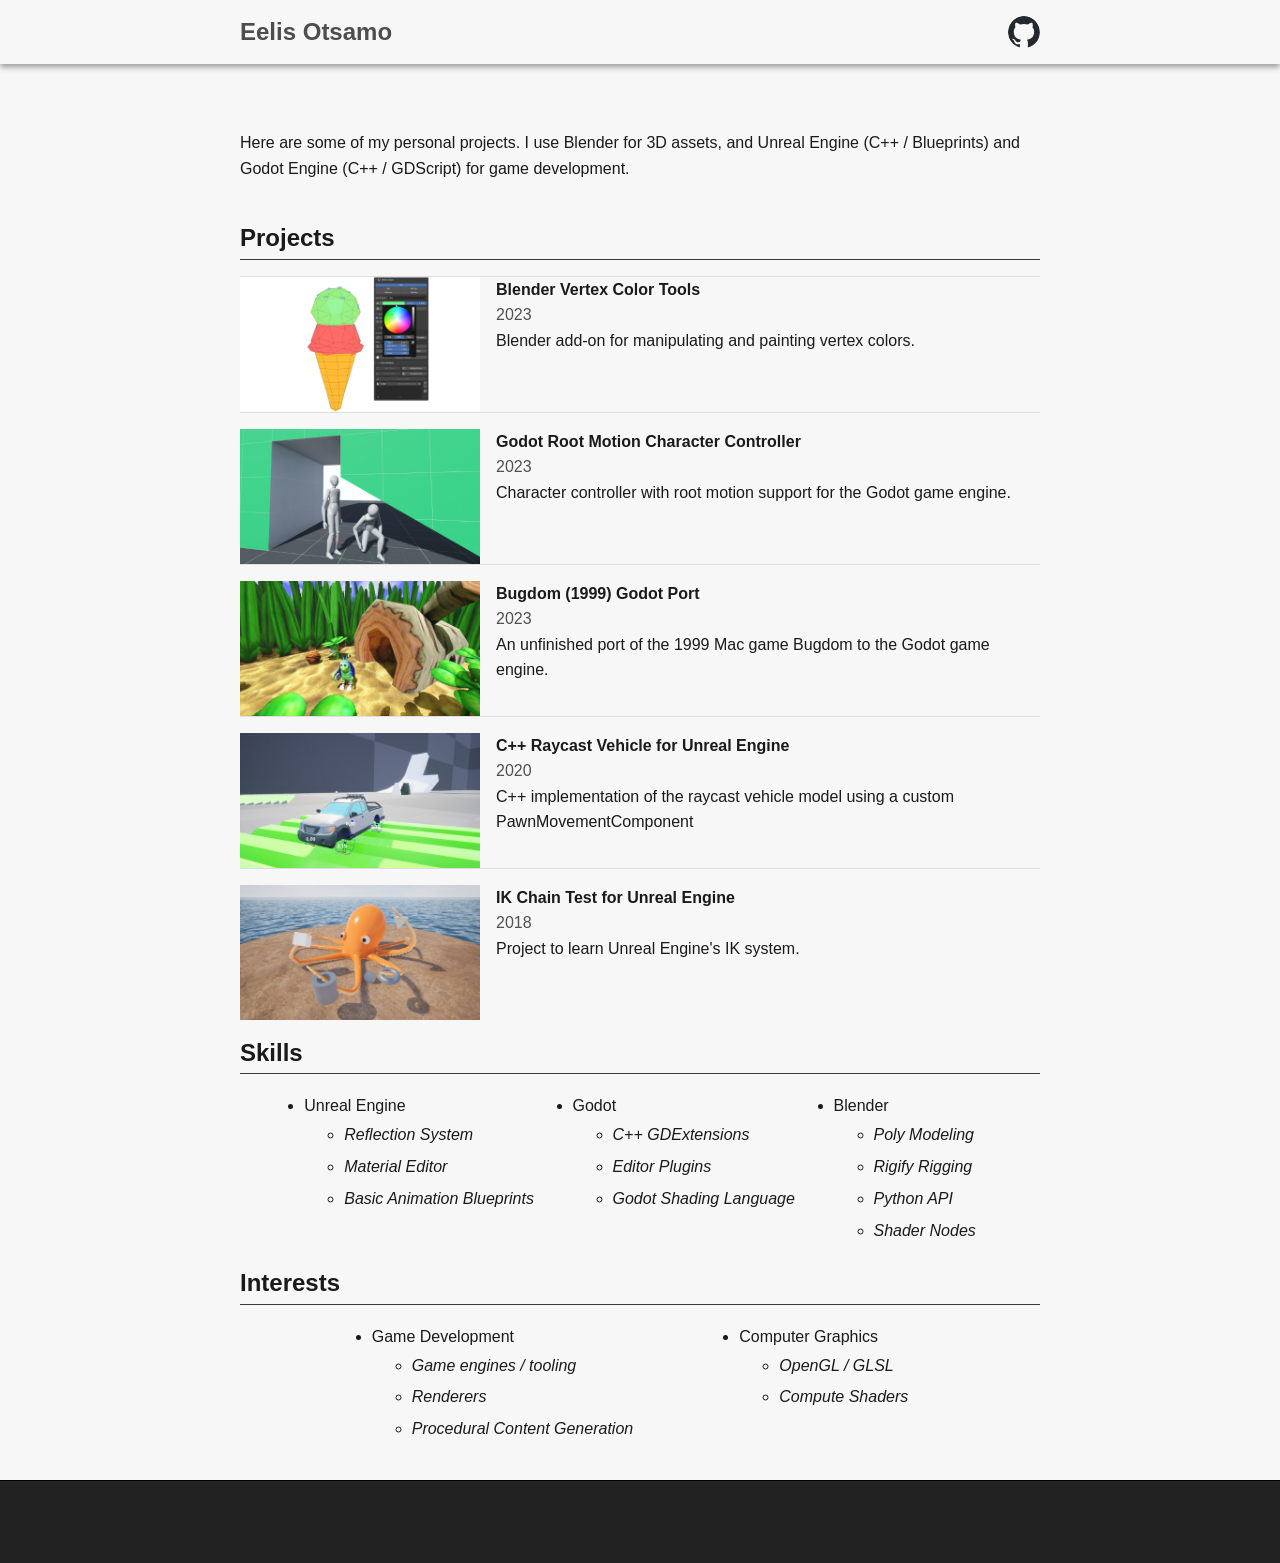
==== index.html @ a4297bf7 "Initial commit" ====
<html>
<head>
	<meta charset="UTF-8">
	<meta name="viewport" content="width=device-width, initial-scale=1.0">
	<link rel="stylesheet" href="css/style.css">
	<title>Eelis Otsamo</title>
	<script type="text/javascript" src="js/index.js"></script>
</head>

<body>
	<header>
		<nav class="top-navbar">
			<div class="top-navbar-content">
				<div>
					<h1><a href="/">Eelis Otsamo</a></h1>
				</div>
				<a class="site-icon" href="https://github.com/EelisOtsamo"><img src="images/github-mark.svg" alt="Github link"/></a>
			</div>
		</nav>
	</header>	<main class="main-container">
		<article>
			<p>
				Here are some of my personal projects. I use Blender for 3D assets,	and Unreal Engine (C++ / Blueprints) and Godot Engine (C++ / GDScript) for game development.
			</p>
			<section class="projects">
				<h2>Projects</h2>
				<div class="line"></div>
				<ul>
					<li>
						<a class="project-link" href=vertex_color_tools.html>
							<img class="project-thumb" src=images/vertex_color_tools/thumb_wide.jpg alt="thumbnail"/>
							<div class="project-info">
								<h4>Blender Vertex Color Tools</h4>
								<div class="date">2023</div>
								<p>Blender add-on for manipulating and painting vertex colors.</p>
							</div>
						</a>
					</li>
					<li>
						<a class="project-link" href=root_motion.html>
							<img class="project-thumb" src=images/root_motion/thumb_wide.jpg alt="thumbnail"/>
							<div class="project-info">
								<h4>Godot Root Motion Character Controller</h4>
								<div class="date">2023</div>
								<p>Character controller with root motion support for the Godot game engine.</p>
							</div>
						</a>
					</li>
					<li>
						<a class="project-link" href=bugdom_godot.html>
							<img class="project-thumb" src=images/bugdom_godot/thumb_wide.jpg alt="thumbnail"/>
							<div class="project-info">
								<h4>Bugdom (1999) Godot Port</h4>
								<div class="date">2023</div>
								<p>An unfinished port of the 1999 Mac game Bugdom to the Godot game engine.</p>
							</div>
						</a>
					</li>
					<li>
						<a class="project-link" href=raycast_vehicle.html>
							<img class="project-thumb" src=images/raycast_vehicle/thumb_wide.jpg alt="thumbnail"/>
							<div class="project-info">
								<h4>C++ Raycast Vehicle for Unreal Engine</h4>
								<div class="date">2020</div>
								<p>C++ implementation of the raycast vehicle model using a custom
												PawnMovementComponent</p>
							</div>
						</a>
					</li>
					<li>
						<a class="project-link" href=inverse_kinematics.html>
							<img class="project-thumb" src=images/inverse_kinematics/thumb_wide.jpg alt="thumbnail"/>
							<div class="project-info">
								<h4>IK Chain Test for Unreal Engine</h4>
								<div class="date">2018</div>
								<p>Project to learn Unreal Engine&#x27;s IK system.</p>
							</div>
						</a>
					</li>
				</ul>
			</section>
			<section>
				<h2>Skills</h2>
				<div class="line"></div>
				<ul class="list-wrapped">
					<li>
						Unreal Engine
						<ul>
							<li>Reflection System</li>
							<li>Material Editor</li>
							<li>Basic Animation Blueprints</li>
						</ul>
					</li>
					<li>
						Godot
						<ul>
							<li>C++ GDExtensions</li>
							<li>Editor Plugins</li>
							<li>Godot Shading Language</li>
						</ul>
					</li>
					<li>
						Blender
						<ul>
							<li>Poly Modeling</li>
							<li>Rigify Rigging</li>
							<li>Python API</li>
							<li>Shader Nodes</li>
						</ul>
					</li>
				</ul>
			</section>
			<section>
				<h2>Interests</h2>
				<div class="line"></div>
				<ul class="list-wrapped">
					<li>
						Game Development
						<ul>
							<li>Game engines / tooling</li>
							<li>Renderers</li>
							<li>Procedural Content Generation</li>
						</ul>
					</li>
					<li>
						Computer Graphics
						<ul>
							<li>OpenGL / GLSL</li>
							<li>Compute Shaders</li>
						</ul>
					</li>
				</ul>
			</section>
		</article>
	</main>
	<footer>
	</footer>
</body>

</html>
---- css/style.css ----
html {
	box-sizing: border-box;
	font-size: 16px;
	-moz-osx-font-smoothing: grayscale;
	-webkit-font-smoothing: antialiased;
	min-width: 300px;
	overflow-x: hidden;
	overflow-y: scroll;
	text-rendering: optimizeLegibility;
	-webkit-text-size-adjust: 100%;
	-moz-text-size-adjust: 100%;
	-ms-text-size-adjust: 100%;
	text-size-adjust: 100%;


	--background-color: #f7f7f7;
	--primary-color: #1a1a1a;
	--text-secondary-color: #505050;
	--secondary-color: #222222;
	--secondary-color-light: color-mix(in srgb, var(--secondary-color), 20% var(--background-color));
	--secondary-color-lighter: color-mix(in srgb, var(--secondary-color), 45% var(--background-color));
	color: var(--primary-color);
	background-color: var(--background-color);

}

body {
	font-family: Arial, Helvetica, sans-serif;
	font-size: 16px;
	line-height: 1.6em;
	margin: 0;
	padding: 0;
	padding-top: 3rem;
	background-color: var(--background-color);

}


a,
a:visited,
a:hover,
a:active {
	color: inherit;
}

.main-project-container a {
	color: var(--secondary-color-light);
	font-weight: bold;
}


.pointer {
	display: inherit;
}

.touch {
	display: none;
}

@media (pointer:coarse) {
	.pointer {
		display: none;
	}
	.touch {
		display: inherit;
	}
}


div.line {
	z-index: 20;
	display: block;
	unicode-bidi: isolate;
	margin-block-start: 0.5em;
	margin-block-end: 0.5em;
	margin-inline-start: auto;
	margin-inline-end: auto;
	overflow: hidden;

	border-bottom: thin solid #3b3b3b;
}

.top-navbar {
	left: 0;
	position: fixed;
	right: 0;
	z-index: 30;
	top: 0;
	/* border-bottom-style: solid;
	border-bottom-color: rgba(0, 0, 0, 0.2);
	border-bottom-width: 1px; */
	background-color: var(--background-color);
	box-shadow: 0px 3px 6px 0px #00000063;
}

.top-navbar h1>a {
	text-decoration: none;
	color: black;
	color: var(--secondary-color-light);
}


.top-navbar-content {
	display: flex;
	justify-content: space-between;
	align-items: center;
	max-width: 800px;
	margin: 0 auto;
	padding: 0 1.5rem;
	height: 4rem;
}



.top-navbar-links {
	display: flex;
	justify-content: space-between;
	margin-right: auto;
	align-items: center;
	width: max-content;
}

.top-navbar-links a {
	text-decoration: none;
	color: rgb(88, 88, 88);
	text-emphasis-style: none;
	font-weight: 600;
	color: var(--secondary-color-lighter);
}

.site-icon img {
	height: 4rem;
	width: 2rem;
	height: 2rem;
	border-radius: 50%;
}


.top-navbar-links>* {
	margin-left: 1rem;
}


footer {
	z-index: 10;
	position: relative;
	margin: 0;
	padding: 1rem 0;
	width: 100%;
	min-height: 50px;
	background-color: var(--secondary-color);
	border-top: 1px inset black;
	display: flex;
	justify-content: space-between;
	align-items: center;
	flex-direction: column;
	color: var(--background-color);

}

.footer-content {
	display: flex;
	justify-content: space-between;
	align-items: center;
	max-width: 800px;
	margin: 0 auto;
	padding: 0 1.5rem;
	height: 4rem;
	gap: 1rem;
}

.footer-content * {
	color: var(--background-color);
}

.main-container {
	width: 100%;
	min-height: 90vh;
	background: var(--background-color);
	padding-top: 50px;
}

.main-project-container {
	mask-image: linear-gradient(to bottom, #00000000 5px, #000000FF 100px);
	-webkit-mask-image: linear-gradient(to bottom, #00000000 5px, #000000FF 100px);
	margin-top: 100px;
}

/* 	
	position: relative;
	width: 100%;
	min-height: 90vh;
	background: var(--background-color);
	mask-image: linear-gradient(to bottom, #00000000 5vh, #000000FF 15vh);
	-webkit-mask-image: linear-gradient(to bottom, #00000000 5vh, #000000FF 15vh);
	padding-top: 15vh;
	margin-top: 15vh; */

.list-wrapped {
	display: flex;
	flex-wrap: wrap;
	justify-content: space-evenly;
	padding: 0 40px;
	gap: 2%;
}

.list-wrapped > * > ul > li {
	font-style: italic;
}

article {
	margin: 0 auto;

	padding: 1rem 0.5rem;
}

.main-project-container > article {
	padding-top: 3rem;
}


@media screen and (min-width: 900px) {

	article {
		max-width: 800px;
	}
}
.projects {
	padding-top: 0.5rem;
}


.projects ul {
	list-style: none;
	padding: 0;
}

.projects li {
	display: flex;
	align-items: center;
	margin: 1rem 0;
	padding: 0;
	border-bottom: 1px solid rgba(0, 0, 0, 0.1);
	transition: all 0.3s ease;

}

.projects li:first-child {
	border-top: 1px solid rgba(0, 0, 0, 0.1);
}

.projects li:last-child {
	border-bottom: none;
}

.projects li:hover {
	background-color: rgba(0, 0, 0, 0.1);
	/* transform: scale(1.02); */
}


.project-link:hover .project-thumb {
	/* filter: brightness(0.8); */
	transform: scale(1.05);
}

.project-link {
	display: flex;
	margin: 0;
	padding: 0;
	text-decoration: none;
	color: var(--primary-color);

	flex-direction: row;
	margin: 0;
	width: 100%;

}

.project-thumb {
	width: 15rem;
	height: 100%;
	object-fit: cover;
	margin-right: 1rem;
	transition: all 0.3s ease;

}

/* .project-link:hover .project-thumb {
	filter: brightness(0.8);
	transform: scale(1.02);
} */

.project-info {
	width: 70%;
}

.project-info>p {
	margin-top: 0;
}

.project-info>h4 {
	margin: 0;
	padding: 0;
}

.date {
	color: var(--text-secondary-color);
}

.video-container {
	width: 80%;
	margin: 0 auto;
	height: 315px;
}

/*  
.project-image {
	position: fixed;
	object-fit: cover;
	width: 100%;
	height: 50%;
	display: block;
	filter: blur(0.2rem);
	object-position: bottom;
} */

.project-image-container {
	overflow: hidden;
	width: 100%;
	max-height: 50vh;
	position: fixed;
}

.project-image {
	object-fit: cover;
	width: 100%;
	height: 200px;
	filter: blur(0.3rem);
	object-position: center;
}

/* .project-image {
	position: relative;
	object-fit: cover;
	left: 0;
	height: 20%;
	display: inline-block;
	-webkit-mask-image: -webkit-gradient(linear, left top, left bottom, from(rgba(0,0,0,1)), to(rgba(0,0,0,0)));
	mask-image: linear-gradient(to bottom, #000000FF, #000000FF 20%, rgba(0,0,0,0.0));
	width: 100%;
	filter: blur(0.2rem);
} */

article h1,
article h2,
article h3,
article h4 {
	margin-bottom: 0;
}

article video {
	width: 100%;
	height: max-content;
	margin: 0 auto;
	text-align: center;
}

article li {
	padding: 0.2rem 0;
}


@media screen and (max-width: 900px) {
	.article {
		text-align: center;
	}

	.list-wrapped {
		flex-direction: column;
		justify-content: start;
	}

	.project-link {
		flex-direction: column;
		margin: 0 auto;
		max-width: 640px;
		padding: 0 1rem;
		align-items: center;
	}

	.project-thumb {
		width: 100%;
		margin: 0;
		margin-bottom: 0.5rem;
	}

	.project-info {
		width: 100%;
	}

		
	.project-link:hover .project-thumb {
		transform: none;
	}
}



.image-pair {
	display: flex;
	justify-content: space-around;
	align-items: start;
	gap: 1rem;
	margin-bottom: 2rem;
}

.image-pair-header {
	display: flex;
	justify-content: space-around;
	margin: 0;
	padding: 0;
	gap: 1rem;
}

.image-pair-header * {
	margin: 0;
	padding: 0;
	width: 100%;
	text-align: center;
}

.image-pair-img {
	width: 50%;
	object-fit: contain;
}

#fullpage {
	display: block;
	position: fixed;
	z-index: 9999;
	top: 0;
	left: 0;
	width: 100vw;
	height: 100vh;
	background-size: contain;
	background-repeat: no-repeat no-repeat;
	background-position: center center;
	background-color: rgba(0, 0, 0, 0.5);
	transition: transform 0.2s ease-in-out;
	transition: opacity 0.2s ease-in-out;
	opacity: 0;
	pointer-events: none;
	transform-origin: center center;
}

#fullpage.active {
	opacity: 1;
	pointer-events: auto;
}
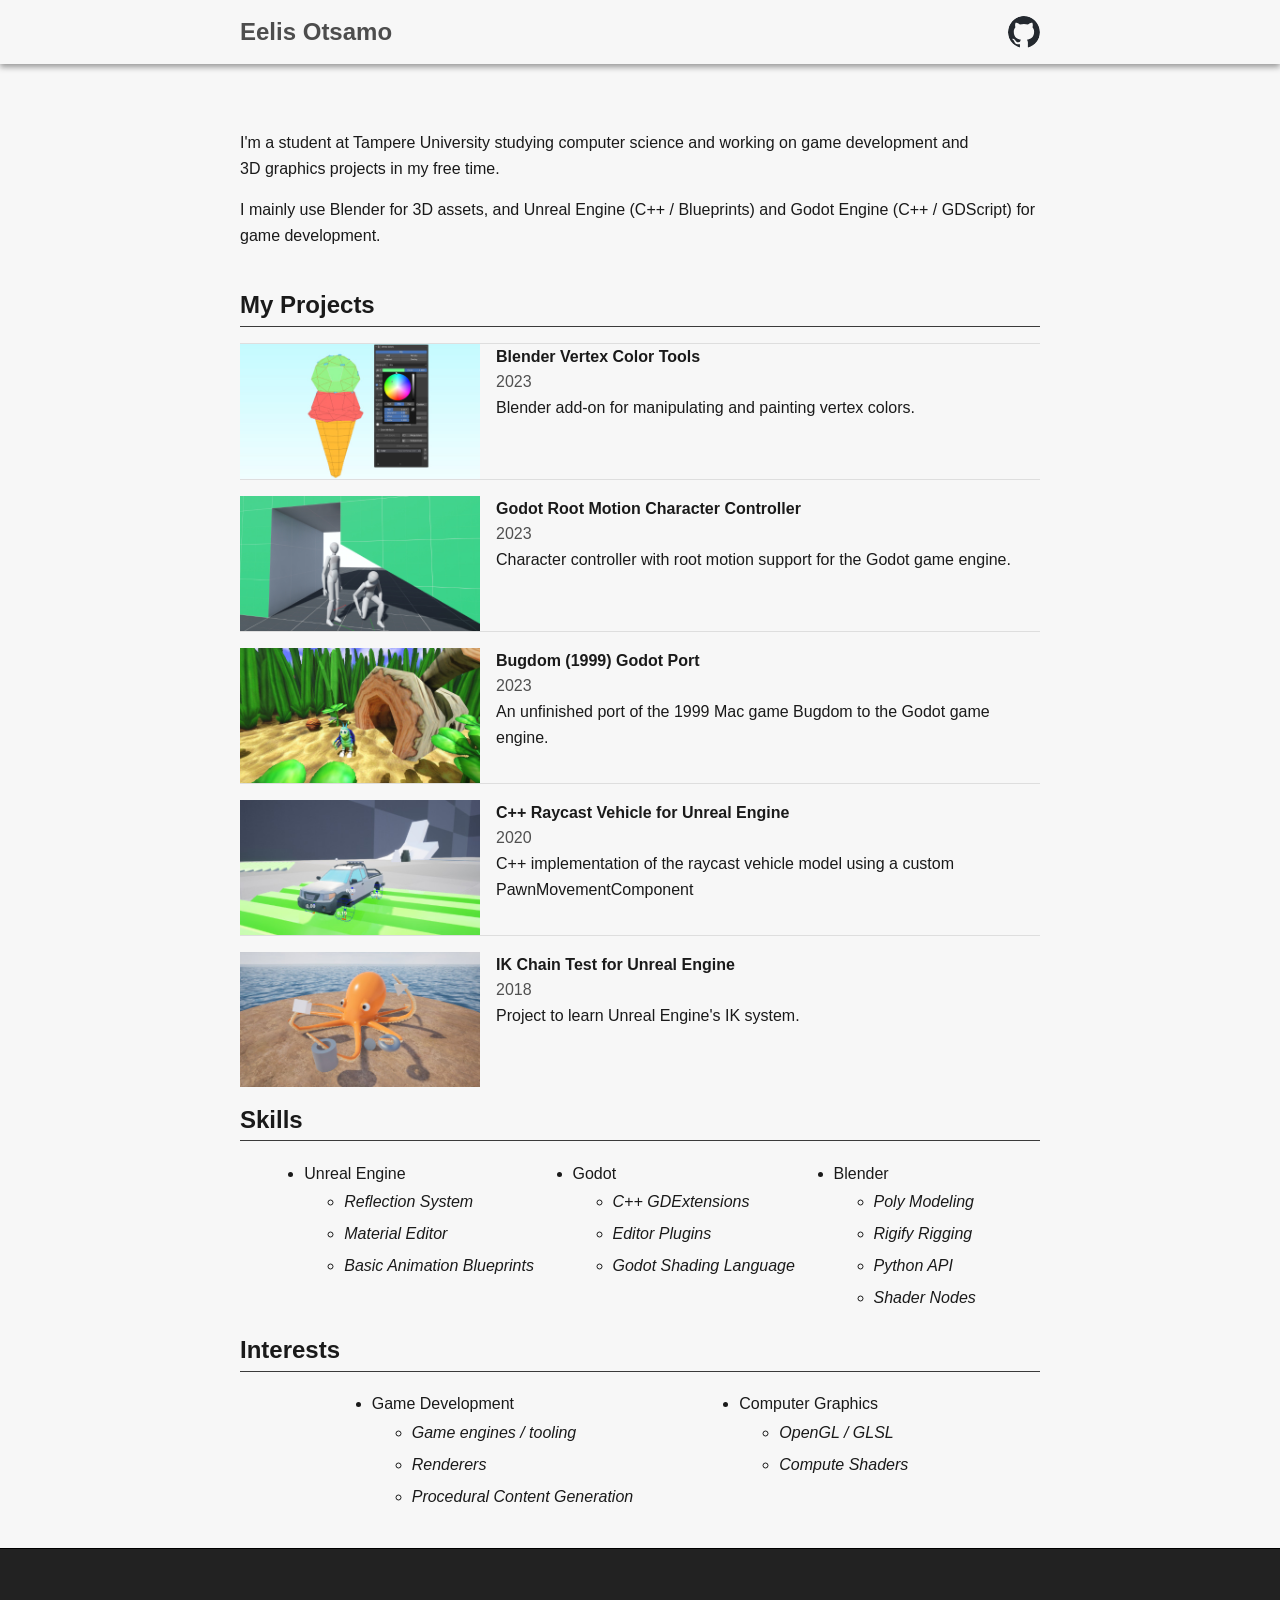
==== commit e9dec12f: "Change links" ====
--- a/index.html
+++ b/index.html
@@ -20,10 +20,14 @@
 	</header>	<main class="main-container">
 		<article>
 			<p>
-				Here are some of my personal projects. I use Blender for 3D assets,	and Unreal Engine (C++ / Blueprints) and Godot Engine (C++ / GDScript) for game development.
+				I'm a student at Tampere University studying computer science and working on game development and
+				3D&nbsp;graphics projects in my free time.
+			</p>
+			<p>
+				I mainly use Blender for 3D assets, and Unreal Engine (C++&nbsp;/&nbsp;Blueprints) and Godot Engine (C++&nbsp;/&nbsp;GDScript) for game development.
 			</p>
 			<section class="projects">
-				<h2>Projects</h2>
+				<h2>My Projects</h2>
 				<div class="line"></div>
 				<ul>
 					<li>
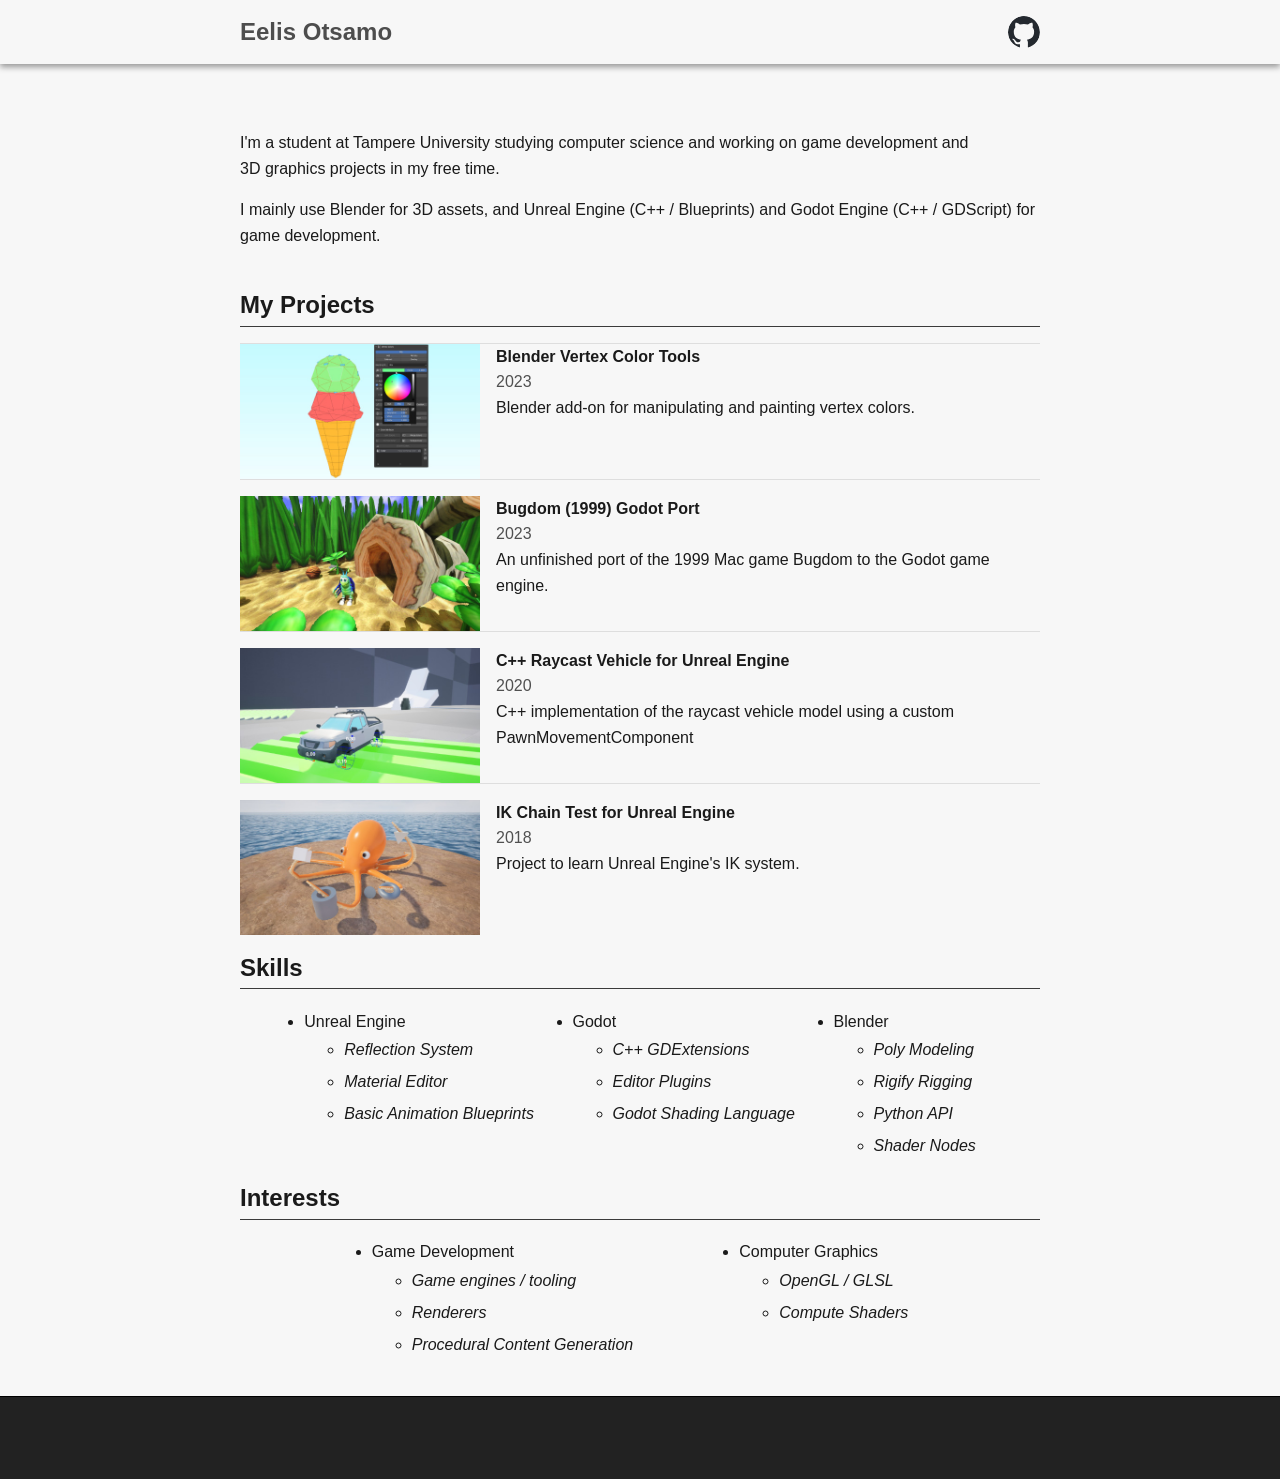
==== commit 9908d5c0: "Remove Godot Root Motion project entry" ====
--- a/index.html
+++ b/index.html
@@ -37,16 +37,6 @@
 								<h4>Blender Vertex Color Tools</h4>
 								<div class="date">2023</div>
 								<p>Blender add-on for manipulating and painting vertex colors.</p>
-							</div>
-						</a>
-					</li>
-					<li>
-						<a class="project-link" href=root_motion.html>
-							<img class="project-thumb" src=images/root_motion/thumb_wide.jpg alt="thumbnail"/>
-							<div class="project-info">
-								<h4>Godot Root Motion Character Controller</h4>
-								<div class="date">2023</div>
-								<p>Character controller with root motion support for the Godot game engine.</p>
 							</div>
 						</a>
 					</li>
@@ -141,4 +131,4 @@
 	</footer>
 </body>
 
-</html>+</html>
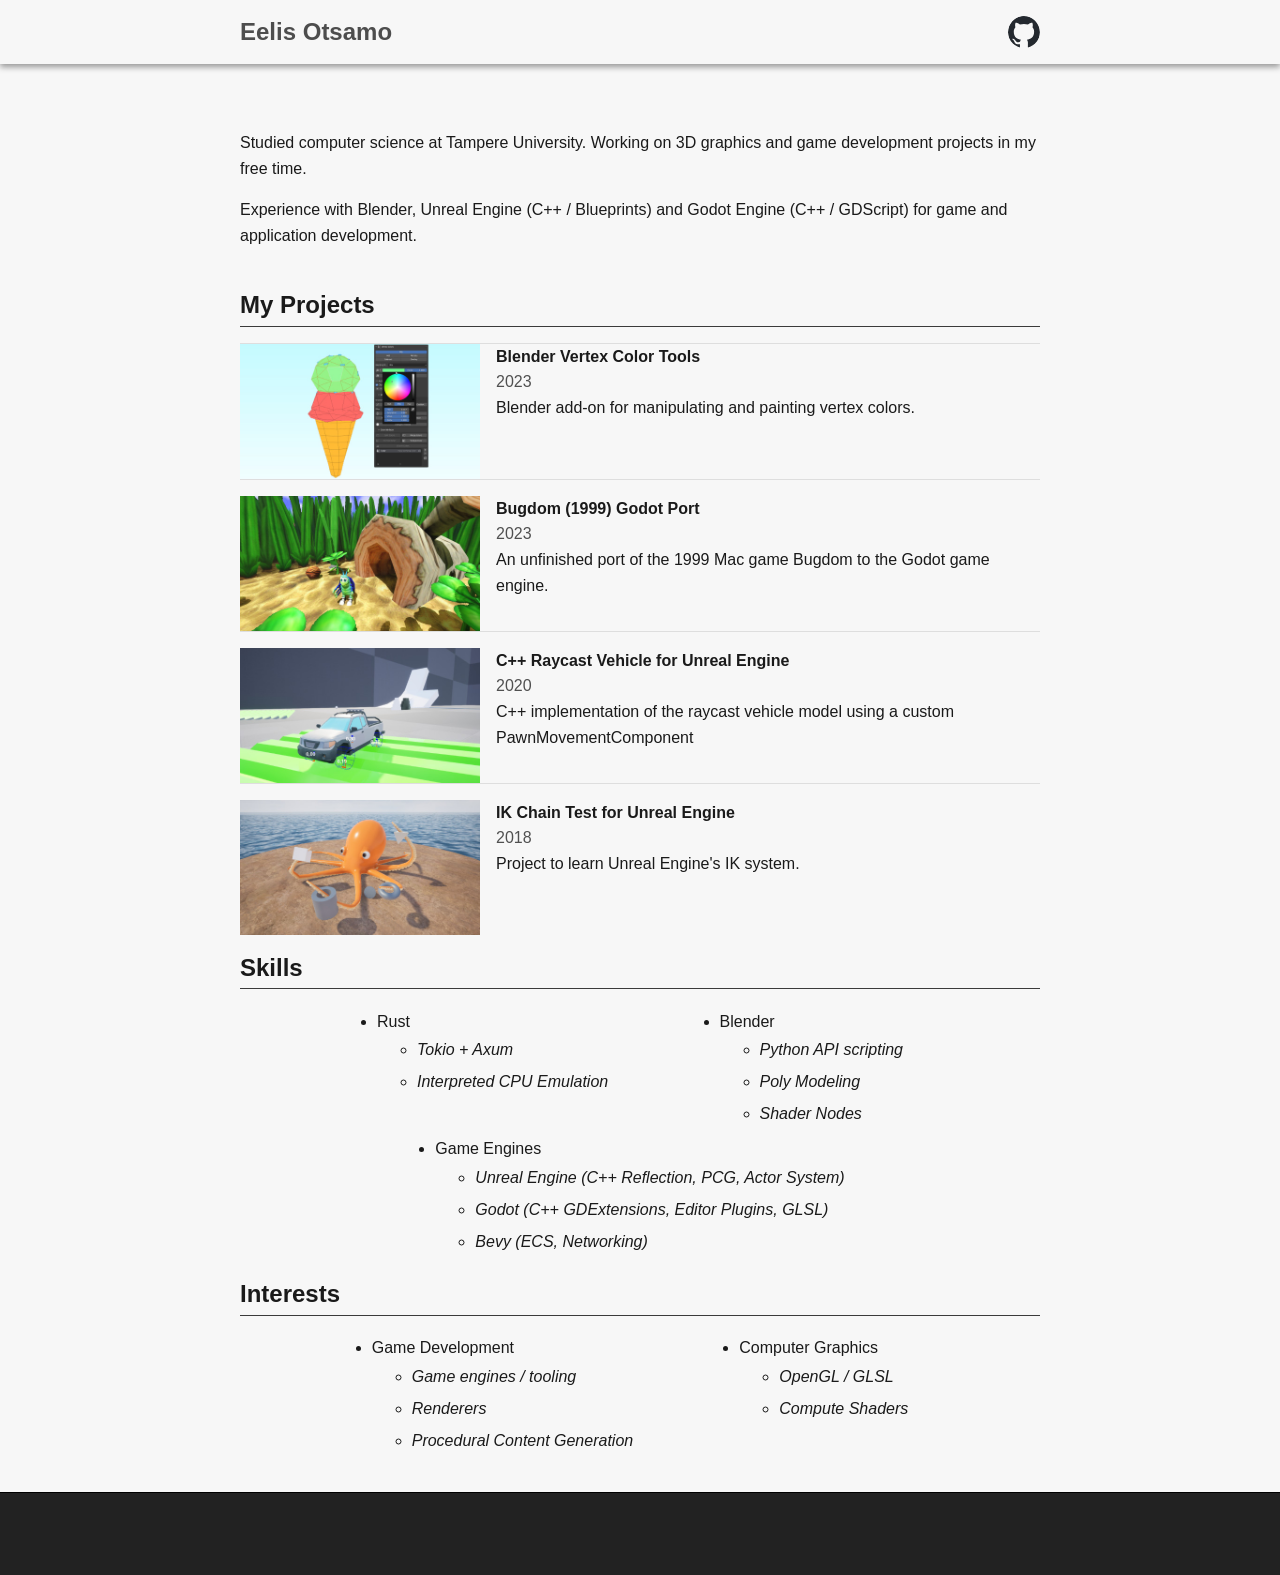
==== commit c01086a7: "Update personal information and skills in index.html" ====
--- a/index.html
+++ b/index.html
@@ -20,11 +20,11 @@
 	</header>	<main class="main-container">
 		<article>
 			<p>
-				I'm a student at Tampere University studying computer science and working on game development and
-				3D&nbsp;graphics projects in my free time.
+				Studied computer science at Tampere University. Working on 3D&nbsp;graphics and game development
+				projects in my free time.
 			</p>
 			<p>
-				I mainly use Blender for 3D assets, and Unreal Engine (C++&nbsp;/&nbsp;Blueprints) and Godot Engine (C++&nbsp;/&nbsp;GDScript) for game development.
+				Experience with Blender, Unreal Engine (C++&nbsp;/&nbsp;Blueprints) and Godot Engine (C++&nbsp;/&nbsp;GDScript) for game and application development.
 			</p>
 			<section class="projects">
 				<h2>My Projects</h2>
@@ -78,28 +78,26 @@
 				<div class="line"></div>
 				<ul class="list-wrapped">
 					<li>
-						Unreal Engine
+						Rust
 						<ul>
-							<li>Reflection System</li>
-							<li>Material Editor</li>
-							<li>Basic Animation Blueprints</li>
-						</ul>
-					</li>
-					<li>
-						Godot
-						<ul>
-							<li>C++ GDExtensions</li>
-							<li>Editor Plugins</li>
-							<li>Godot Shading Language</li>
+							<li>Tokio + Axum</li>
+							<li>Interpreted CPU Emulation</li>
 						</ul>
 					</li>
 					<li>
 						Blender
 						<ul>
+							<li>Python API scripting</li>
 							<li>Poly Modeling</li>
-							<li>Rigify Rigging</li>
-							<li>Python API</li>
 							<li>Shader Nodes</li>
+						</ul>
+					</li>
+					<li>
+						Game Engines
+						<ul>
+							<li>Unreal Engine (C++ Reflection, PCG, Actor System)</li>
+							<li>Godot (C++ GDExtensions, Editor Plugins, GLSL)</li>
+							<li>Bevy (ECS, Networking)</li>
 						</ul>
 					</li>
 				</ul>
